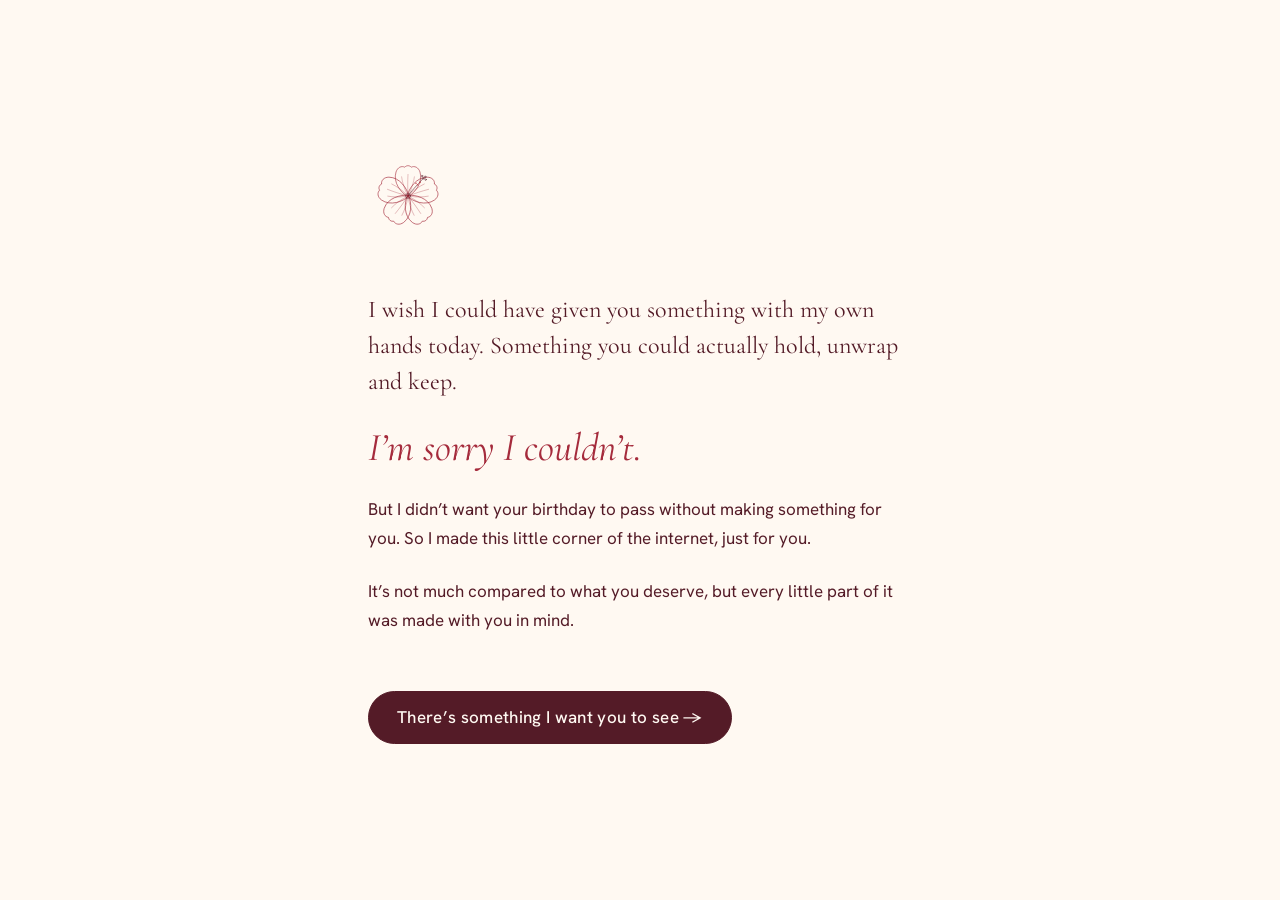
==== apology.html @ 77b5a810 "Birthday website for Marisha" ====
<!DOCTYPE html>
<html lang="en">
<head>
  <meta charset="utf-8">
  <meta name="viewport" content="width=device-width, initial-scale=1, viewport-fit=cover">
  <title>I’m sorry · To My Favourite Human</title>
  <meta name="theme-color" content="#FFF9F2">
  <link rel="icon" href="assets/illustrations/hibiscus.svg" type="image/svg+xml">
  <link rel="preconnect" href="https://fonts.googleapis.com">
  <link rel="preconnect" href="https://fonts.gstatic.com" crossorigin>
  <link href="https://fonts.googleapis.com/css2?family=Cormorant+Garamond:ital,wght@0,400;0,500;1,400&family=Hanken+Grotesk:wght@400;500&display=swap" rel="stylesheet">
  <link rel="stylesheet" href="css/style.css">
  <link rel="stylesheet" href="css/pages.css">
</head>
<body>
  <main class="page apology-page">
    <article class="letter">
      <h1 class="visually-hidden">An apology</h1>
      <img class="letter-mark" src="assets/illustrations/hibiscus.svg" alt="" width="80" height="80">

      <p class="reveal lead">I wish I could have given you something with my own hands today. Something you could actually hold, unwrap and keep.</p>
      <p class="reveal sorry">I’m sorry I couldn’t.</p>
      <p class="reveal">But I didn’t want your birthday to pass without making something for you. So I made this little corner of the internet, just for you.</p>
      <p class="reveal">It’s not much compared to what you deserve, but every little part of it was made with you in mind.</p>

      <div class="reveal letter-actions">
        <a class="btn" href="birthday.html">There’s something I want you to see →</a>
      </div>
    </article>
  </main>

  <script src="js/main.js"></script>
</body>
</html>
---- css/style.css ----
/* Design foundation: tokens, base, shared components */
:root {
  --burgundy: #541B27;
  --cherry: #A52B3C;
  --hibiscus: #C34450;
  --ivory: #FFF9F2;
  --cream: #F3EAE0;
  --muted: #81736F;

  --font-serif: "Cormorant Garamond", "Iowan Old Style", "Palatino Linotype", Georgia, serif;
  --font-sans: "Hanken Grotesk", system-ui, -apple-system, "Segoe UI", Roboto, sans-serif;

  --step-0: clamp(1rem, 0.96rem + 0.2vw, 1.0625rem);
  --step-1: clamp(1.25rem, 1.15rem + 0.5vw, 1.5rem);
  --step-2: clamp(1.75rem, 1.5rem + 1.2vw, 2.5rem);
  --space-s: 0.75rem;
  --space-m: 1.5rem;
  --space-l: clamp(2rem, 1.5rem + 2.5vw, 3.5rem);
  --space-xl: clamp(3rem, 2rem + 5vw, 6rem);

  --ease: cubic-bezier(0.22, 0.7, 0.2, 1);
}

*, *::before, *::after { box-sizing: border-box; }
html {
  -webkit-text-size-adjust: 100%;
  overflow-x: hidden; /* fallback for browsers without overflow: clip; propagates to the viewport, so no nested scroller */
  overflow-x: clip;
}
body {
  margin: 0;
  min-height: 100vh;
  min-height: 100dvh;
  background: var(--ivory);
  color: var(--burgundy);
  font-family: var(--font-sans);
  font-size: var(--step-0);
  line-height: 1.7;
  overflow-x: clip;
  -webkit-font-smoothing: antialiased;
}
img, svg { display: block; max-width: 100%; }
h1, h2 { font-family: var(--font-serif); font-weight: 500; line-height: 1.15; margin: 0; }
p { margin: 0; }

:focus-visible { outline: 2px solid var(--cherry); outline-offset: 4px; border-radius: 4px; }

.visually-hidden {
  position: absolute; width: 1px; height: 1px; margin: -1px; padding: 0;
  overflow: hidden; clip: rect(0 0 0 0); white-space: nowrap; border: 0;
}

.page {
  min-height: 100vh;
  min-height: 100dvh;
  display: flex;
  flex-direction: column;
  align-items: center;
  justify-content: center;
  padding: var(--space-xl) var(--space-m);
  overflow-x: clip; /* horizontal only: tall content must stay scrollable */
}

/* Shared button */
.btn {
  display: inline-flex;
  align-items: center;
  justify-content: center;
  min-height: 3rem;
  padding: 0.75rem 2rem;
  font: 500 var(--step-0)/1 var(--font-sans);
  letter-spacing: 0.02em;
  text-decoration: none;
  color: var(--ivory);
  background: var(--burgundy);
  border: 1px solid var(--burgundy);
  border-radius: 999px;
  cursor: pointer;
  transition: background-color 0.35s var(--ease), border-color 0.35s var(--ease), transform 0.35s var(--ease);
  -webkit-tap-highlight-color: transparent;
}
.btn:hover:not(:disabled) { background: var(--cherry); border-color: var(--cherry); }
.btn:active:not(:disabled) { transform: translateY(1px); }
.btn:disabled { cursor: default; background: var(--cream); border-color: var(--cream); color: var(--muted); }

@media (prefers-reduced-motion: reduce) {
  *, *::before, *::after {
    animation-duration: 0.001ms !important;
    animation-delay: 0ms !important;
    transition-duration: 0.001ms !important;
    transition-delay: 0ms !important;
  }
}
---- css/pages.css ----
/* Page-specific styles */

/* ---------- Page 01: gift ---------- */
.gift-page { gap: var(--space-l); text-align: center; }

.gift-stage { position: relative; width: min(72vw, 280px); }
.gift-art { animation: settle 1.4s var(--ease) both; }
.gift-art svg { width: 100%; height: auto; overflow: visible; }

.gift-shadow { fill: var(--burgundy); opacity: 0.07; transition: opacity 0.8s var(--ease); }
.gift-mouth { opacity: 0; transition: opacity 0.4s 0.3s; }
.gift-lid {
  transform-box: fill-box;
  transform-origin: center;
  transition: transform 1s var(--ease), opacity 0.8s 0.35s ease;
}
.gift-stage.is-open .gift-lid { transform: translate(70px, -26px) rotate(18deg); opacity: 0; }
.gift-stage.is-open .gift-mouth { opacity: 0.9; }

.gift-flower {
  position: absolute;
  left: 50%;
  top: 44%;
  width: 62%;
  opacity: 0;
  transform: translate(-50%, -20%) scale(0.3);
  pointer-events: none;
}
.gift-stage.is-open .gift-flower { animation: bloom 1.3s 0.45s var(--ease) forwards; }

.gift-copy { animation: fade 1.2s 0.6s ease both; transition: opacity 0.6s ease; }
.gift-copy h1 { font-size: var(--step-2); max-width: 16ch; margin-inline: auto; }
.gift-actions { margin-top: var(--space-m); }
.gift-page.is-opening .gift-copy { opacity: 0; }

@keyframes settle { from { opacity: 0; transform: translateY(14px); } to { opacity: 1; transform: none; } }
@keyframes fade { from { opacity: 0; } to { opacity: 1; } }
@keyframes bloom {
  0%   { opacity: 0; transform: translate(-50%, -20%) scale(0.3) rotate(-20deg); }
  40%  { opacity: 1; }
  100% { opacity: 1; transform: translate(-50%, -78%) scale(1) rotate(0); }
}

/* ---------- Page 02: apology ---------- */
.apology-page { justify-content: center; }
.letter { width: 100%; max-width: 34rem; }
.letter-mark { width: 64px; height: 64px; margin-bottom: var(--space-l); animation: fade 1.4s ease both; }
.letter p + p { margin-top: var(--space-m); }
.letter .lead { font-family: var(--font-serif); font-size: var(--step-1); line-height: 1.5; }
.letter .sorry { font-family: var(--font-serif); font-size: var(--step-2); font-style: italic; line-height: 1.2; color: var(--cherry); }
.letter-actions { margin-top: var(--space-l); }

/* One quiet, sequential reveal */
.letter .reveal { animation: fade 1.4s ease both; }
.letter .reveal:nth-of-type(1) { animation-delay: 0.4s; }
.letter .reveal:nth-of-type(2) { animation-delay: 1.4s; }
.letter .reveal:nth-of-type(3) { animation-delay: 2.3s; }
.letter .reveal:nth-of-type(4) { animation-delay: 3.3s; }
.letter div.letter-actions.reveal { animation-delay: 4.2s; }

@media (min-width: 48em) {
  .letter-mark { width: 80px; height: 80px; }
}

.letter-actions .btn { text-align: center; line-height: 1.35; padding: 0.9rem 1.75rem; }

/* ---------- Pages 03-05: welcome, story, letter ---------- */
.fade { animation: fade 1.2s ease both; animation-delay: 0.2s; }
.flow > .fade:nth-child(2) { animation-delay: 0.4s; }
.flow > .fade:nth-child(3) { animation-delay: 0.7s; }
.flow > .fade:nth-child(4) { animation-delay: 1s; }
.flow > .fade:nth-child(5) { animation-delay: 1.3s; }
.flow > .fade:nth-child(6) { animation-delay: 1.6s; }
.flow > .fade:nth-child(n+7) { animation-delay: 1.9s; }

/* Welcome: centred and quiet */
.welcome { text-align: center; max-width: 30rem; display: flex; flex-direction: column; align-items: center; }
.welcome-mark { width: clamp(96px, 30vw, 140px); height: auto; margin-bottom: var(--space-m); }
.kicker { font-size: 0.8125rem; letter-spacing: 0.16em; text-transform: uppercase; opacity: 0.75; }
.welcome h1 { font-size: var(--step-2); margin-top: var(--space-s); }
.recipient { font-family: var(--font-serif); font-style: italic; font-size: clamp(2.5rem, 2rem + 4vw, 4rem); line-height: 1.1; color: var(--cherry); margin-top: 0.25rem; }
.welcome-text { margin-top: var(--space-m); max-width: 26rem; }
.welcome-lead { font-family: var(--font-serif); font-size: var(--step-1); line-height: 1.5; }

/* Story and letter: a single reading column */
.text-page { justify-content: flex-start; }
.prose { width: 100%; max-width: 34rem; }
.prose-mark { width: 48px; height: 48px; margin-bottom: var(--space-m); }
.prose h1 { font-size: var(--step-2); margin-bottom: var(--space-l); }
.prose p + p { margin-top: var(--space-m); }
.prose .lead, .prose .turn, .prose .salutation { font-family: var(--font-serif); font-size: var(--step-1); line-height: 1.5; }
.prose .turn { font-style: italic; color: var(--cherry); margin-top: var(--space-l); margin-bottom: var(--space-l); }
.prose .turn + p { margin-top: 0; }
.letter-page .prose p:not(.turn):not(.signoff) { font-family: var(--font-serif); font-size: var(--step-1); line-height: 1.55; }
.signoff { font-family: var(--font-serif); font-style: italic; font-size: var(--step-1); }

/* Shared previous / next navigation */
.pager { display: flex; flex-direction: column; align-items: center; gap: 0.5rem; margin-top: var(--space-l); text-align: center; }
.pager .btn { text-align: center; line-height: 1.35; padding: 0.9rem 1.75rem; }
.pager-back { display: inline-flex; align-items: center; min-height: 2.75rem; color: var(--burgundy); opacity: 0.75; font-size: 0.9375rem; text-underline-offset: 4px; }
.pager-back:hover { opacity: 1; color: var(--cherry); }
.pager-count { font-size: 0.8125rem; letter-spacing: 0.14em; opacity: 0.7; }
.prose .pager { margin-top: var(--space-xl); }

/* ---------- Page 06: the Marisha Fan Club ---------- */
.club { width: 100%; max-width: 44rem; display: flex; flex-direction: column; gap: var(--space-xl); }
.club-head { text-align: center; display: flex; flex-direction: column; align-items: center; }
.club-head .prose-mark { margin-bottom: var(--space-m); }
.club-head h1 { font-size: clamp(1.75rem, 1.3rem + 2.8vw, 3rem); letter-spacing: 0.08em; margin-top: var(--space-s); overflow-wrap: anywhere; }
.club-sub { font-family: var(--font-serif); font-style: italic; font-size: var(--step-1); line-height: 1.4; color: var(--cherry); margin-top: var(--space-m); max-width: 24rem; }
.club-intro { margin-top: var(--space-m); max-width: 30rem; }

/* Membership card: editorial certificate, double hairline border */
.member-card { background: var(--cream); border: 1px solid var(--burgundy); border-radius: 4px; padding: var(--space-m); box-shadow: inset 0 0 0 5px var(--cream), inset 0 0 0 6px rgba(84, 27, 39, 0.35); }
.member-card-head, .member-card-foot { font-size: 0.8125rem; letter-spacing: 0.16em; text-transform: uppercase; opacity: 0.75; text-align: center; padding-inline: var(--space-s); }
.member-card-foot { font-family: var(--font-serif); font-style: italic; font-size: var(--step-0); letter-spacing: 0.02em; text-transform: none; }
.member-list { margin: var(--space-m) 0; padding: 0 var(--space-s); }
.member-list > div { display: flex; flex-direction: column; gap: 0.15rem; padding: 0.85rem 0; border-top: 1px solid rgba(84, 27, 39, 0.18); }
.member-list > div:last-child { border-bottom: 1px solid rgba(84, 27, 39, 0.18); }
.member-list dt { font-size: 0.75rem; letter-spacing: 0.14em; text-transform: uppercase; opacity: 0.7; }
.member-list dd { margin: 0; font-family: var(--font-serif); font-size: var(--step-1); line-height: 1.3; overflow-wrap: anywhere; }
.member-list .is-star dd { font-style: italic; color: var(--cherry); font-size: clamp(1.5rem, 1.3rem + 1vw, 2rem); }

.club-section h2 { font-size: var(--step-2); }
.section-lead { margin-top: var(--space-s); opacity: 0.8; }
.club-section h3 { font-family: var(--font-serif); font-weight: 500; font-size: var(--step-1); line-height: 1.25; margin: 0; }

/* Why list: numbered editorial entries */
.why-list { list-style: none; margin: var(--space-l) 0 0; padding: 0; counter-reset: why; display: grid; gap: 0; grid-template-columns: 1fr; }
.why-list li { counter-increment: why; position: relative; padding: var(--space-m) 0 var(--space-m) 2.75rem; border-top: 1px solid rgba(84, 27, 39, 0.18); }
.why-list li::before { content: counter(why, decimal-leading-zero); position: absolute; left: 0; top: calc(var(--space-m) + 0.2rem); font-family: var(--font-serif); font-style: italic; color: var(--cherry); }
.why-list p { margin-top: 0.35rem; }

/* Memory notes */
.memory-list { list-style: none; margin: var(--space-l) 0 0; padding: 0; display: grid; gap: var(--space-s); grid-template-columns: 1fr; }
.memory-list li { background: var(--cream); border-left: 2px solid var(--hibiscus); border-radius: 2px; padding: var(--space-s) var(--space-m); }
.note-label { display: block; font-size: 0.75rem; letter-spacing: 0.16em; text-transform: uppercase; opacity: 0.7; margin-bottom: 0.25rem; }
.memory-list p { font-family: var(--font-serif); font-size: var(--step-1); line-height: 1.45; }
.memory-list .is-joke p { font-style: italic; color: var(--cherry); }

/* President's statement */
.statement { text-align: center; }
.statement blockquote { margin: var(--space-l) auto 0; max-width: 32rem; padding: 0; }
.statement blockquote p { font-family: var(--font-serif); font-size: var(--step-1); line-height: 1.5; }
.statement blockquote p + p { margin-top: var(--space-m); }
.statement footer { margin-top: var(--space-m); font-size: 0.8125rem; letter-spacing: 0.16em; text-transform: uppercase; opacity: 0.75; }

/* Application reveal */
.apply { text-align: center; display: flex; flex-direction: column; align-items: center; }
.apply .btn { margin-top: var(--space-m); max-width: 100%; text-align: center; line-height: 1.35; padding: 0.9rem 1.75rem; }
.apply .btn:disabled { background: var(--burgundy); border-color: var(--burgundy); color: var(--ivory); opacity: 0.5; }
.apply-result { margin-top: var(--space-m); min-height: 1px; }
.apply-result.is-open { animation: fade 0.6s ease both; padding: var(--space-m); border-top: 1px solid var(--cherry); border-bottom: 1px solid var(--cherry); max-width: 28rem; }
.apply-confirm { font-family: var(--font-serif); font-style: italic; font-size: var(--step-2); line-height: 1.2; color: var(--cherry); }
.apply-small { margin-top: var(--space-s); font-size: 0.875rem; opacity: 0.75; }
.pager-note { font-family: var(--font-serif); font-style: italic; font-size: var(--step-1); margin-bottom: var(--space-s); }
.club .pager { margin-top: 0; }

@media (min-width: 48em) {
  .member-card { padding: var(--space-l); }
  .member-list > div { flex-direction: row; justify-content: space-between; align-items: baseline; gap: var(--space-m); }
  .member-list dd { text-align: right; }
  .why-list { grid-template-columns: 1fr 1fr; column-gap: var(--space-l); }
  .memory-list { grid-template-columns: 1fr 1fr; }
}

/* .btn sets display, which would override the hidden attribute */
.btn[hidden] { display: none; }
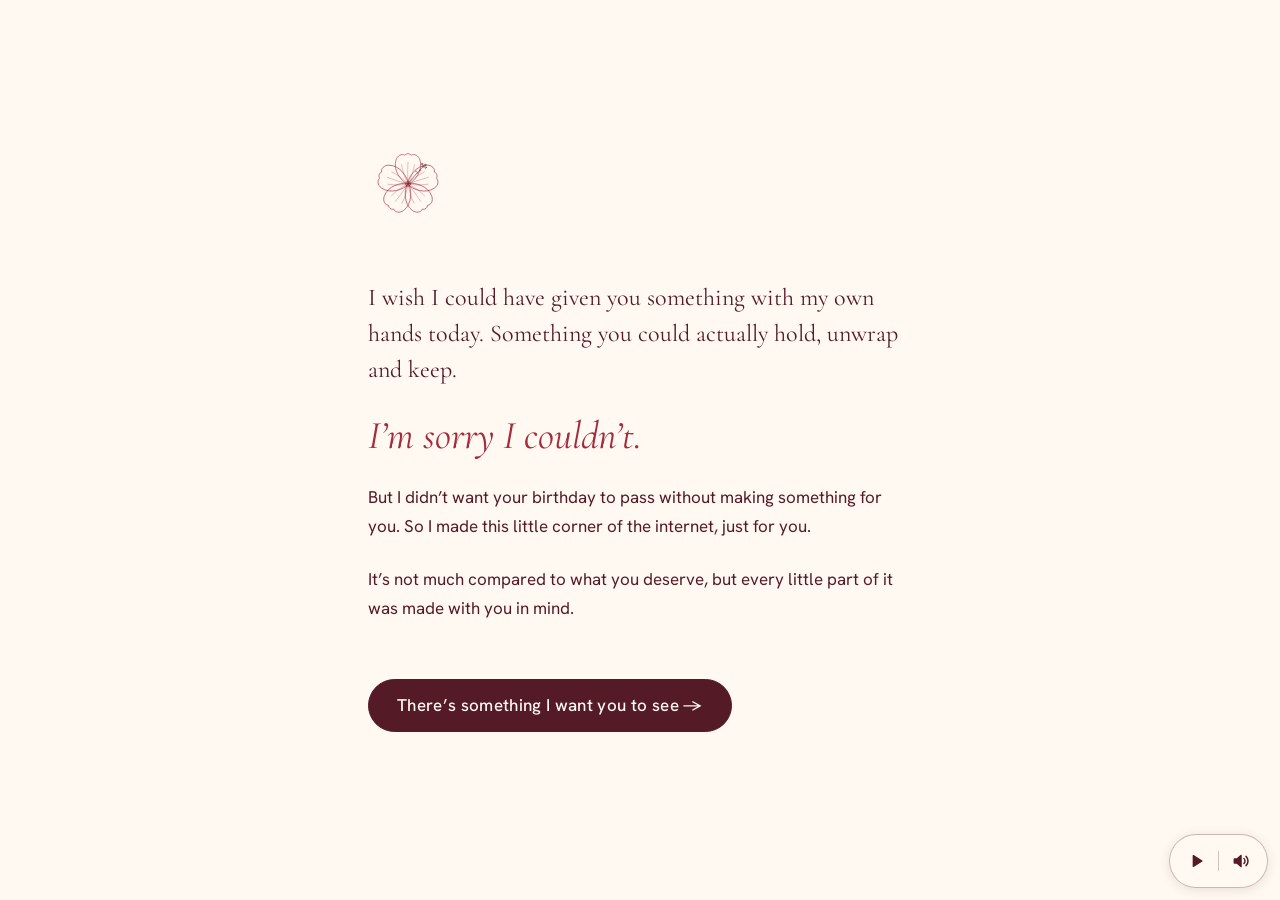
==== commit 3516318a: "Update magazine and add website background music" ====
--- a/apology.html
+++ b/apology.html
@@ -11,6 +11,7 @@
   <link href="https://fonts.googleapis.com/css2?family=Cormorant+Garamond:ital,wght@0,400;0,500;1,400&family=Hanken+Grotesk:wght@400;500&display=swap" rel="stylesheet">
   <link rel="stylesheet" href="css/style.css">
   <link rel="stylesheet" href="css/pages.css">
+  <link rel="stylesheet" href="css/music.css">
 </head>
 <body>
   <main class="page apology-page">
@@ -30,5 +31,7 @@
   </main>
 
   <script src="js/main.js"></script>
+  <script src="js/song-config.js"></script>
+  <script src="js/music.js"></script>
 </body>
 </html>
--- a/css/music.css
+++ b/css/music.css
@@ -0,0 +1,33 @@
+/* Floating background-music control (js/music.js). Uses tokens from style.css. */
+.bgm {
+  position: fixed; z-index: 50;
+  right: max(0.75rem, env(safe-area-inset-right));
+  bottom: max(0.75rem, env(safe-area-inset-bottom));
+  display: flex; align-items: center;
+  padding: 0.25rem;
+  background: rgba(255, 249, 242, 0.94);
+  border: 1px solid rgba(84, 27, 39, 0.3);
+  border-radius: 999px;
+  box-shadow: 0 2px 12px rgba(84, 27, 39, 0.12);
+  -webkit-backdrop-filter: blur(6px); backdrop-filter: blur(6px);
+}
+.bgm-btn {
+  width: 2.75rem; height: 2.75rem; padding: 0; border: 0; border-radius: 50%;
+  display: inline-flex; align-items: center; justify-content: center;
+  color: var(--burgundy); background: transparent; cursor: pointer;
+  -webkit-tap-highlight-color: transparent;
+  transition: background-color 0.3s var(--ease), color 0.3s var(--ease);
+}
+.bgm-btn:hover { background: var(--cream); color: var(--cherry); }
+.bgm-btn svg { width: 1.25rem; height: 1.25rem; }
+.bgm-btn .i-alt { display: none; }
+.bgm-play[data-state="playing"] .i-main, .bgm-mute[data-state="muted"] .i-main { display: none; }
+.bgm-play[data-state="playing"] .i-alt, .bgm-mute[data-state="muted"] .i-alt { display: block; }
+.bgm-mute[data-state="muted"] { color: var(--cherry); }
+.bgm-sep { width: 1px; height: 1.25rem; background: rgba(84, 27, 39, 0.25); }
+
+/* The audio-only player for pages without the song embed. Present in the page, 1 px, not interactive. */
+.bgm-host { position: fixed; right: 0; bottom: 0; width: 1px; height: 1px; overflow: hidden; opacity: 0; pointer-events: none; }
+
+/* Keep the last lines of a page clear of the control. Does not make short pages scroll. */
+.has-music .page { padding-bottom: calc(var(--space-xl) + 1.5rem); }
